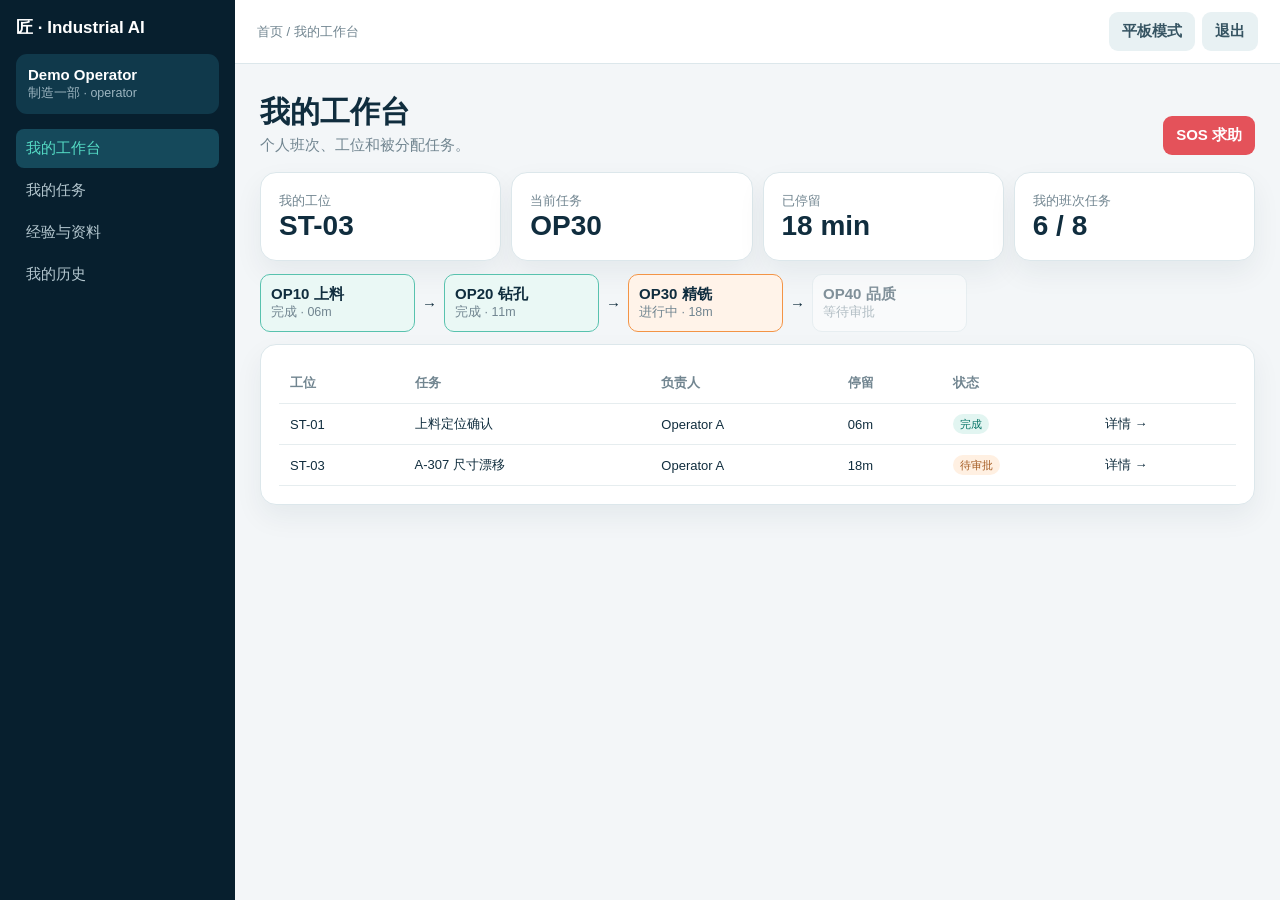
==== system.html @ d92c1f2e "Add files via upload" ====
<!doctype html><html><head><meta charset="utf-8"><meta name="viewport" content="width=device-width,initial-scale=1"><link rel="stylesheet" href="style.css"><title>Industrial AI</title></head><body><aside class="side"><div class="brand">匠 · Industrial AI</div><div class="profile" id="prof"></div><nav class="nav" id="nav"></nav></aside><div class="app"><header class="top"><div class="crumb" id="crumb"></div><div class="actions"><button class="btn ghost" id="tablet">平板模式</button><button class="btn ghost" onclick="location='index.html'">退出</button></div></header><main class="content" id="content"></main></div><script src="app.js"></script></body></html>
---- style.css ----
*{box-sizing:border-box}body{margin:0;font:15px Arial,"Microsoft YaHei",sans-serif;background:#f3f6f8;color:#102d3e}button,input,select,textarea{font:inherit}button,.quick,.task,.node{cursor:pointer}.login{min-height:100vh;display:grid;grid-template-columns:1.15fr .85fr;background:#071f2e}.hero{background:linear-gradient(90deg,#071f2e22,#071f2ef0),url(factory.png) center/cover;display:flex;align-items:end;padding:55px;color:#fff}.pane{display:grid;place-items:center;padding:30px;background:#f3f6f8}.card{background:#fff;border:1px solid #dce7eb;border-radius:16px;padding:18px;box-shadow:0 12px 28px #12374610}.loginbox{width:min(440px,100%);padding:28px}.field{margin:12px 0}.field label{display:block;color:#6c818e;font-size:13px}.field input,.field select,.field textarea{width:100%;padding:10px;border:1px solid #dce7eb;border-radius:9px;margin-top:5px}.btn{border:0;border-radius:9px;padding:10px 13px;background:#0aa68f;color:white;font-weight:700}.ghost{background:#e8f1f3;color:#365462}.red{background:#e4525a}.quick{padding:10px;border:1px solid #dce7eb;border-radius:9px;margin:7px 0}.quick:hover{border-color:#0aa68f;background:#effaf7}.quick b,.quick small{display:block}.quick small{color:#718590}.side{position:fixed;inset:0 auto 0 0;width:235px;background:#071f2e;color:#fff;padding:16px}.brand{font-weight:800;font-size:17px;margin-bottom:15px}.profile{background:#10394b;border-radius:11px;padding:12px;margin-bottom:15px}.profile small{color:#9cb5c0}.nav a{display:block;color:#b5c8d0;text-decoration:none;padding:10px;border-radius:8px;margin:3px 0}.nav a.on,.nav a:hover{background:#15495b;color:#55dbc5}.app{margin-left:235px}.top{height:64px;background:#fff;border-bottom:1px solid #dce7eb;display:flex;align-items:center;padding:0 22px}.crumb{color:#718590;font-size:13px}.actions{margin-left:auto;display:flex;gap:7px}.content{max-width:1380px;margin:auto;padding:25px}.head{display:flex;justify-content:space-between;align-items:end;margin-bottom:17px}.head h1{font-size:30px;margin:3px 0}.head p{margin:0;color:#718590}.stats{display:grid;grid-template-columns:repeat(4,1fr);gap:10px;margin-bottom:13px}.stat b{display:block;font-size:28px}.stat small{color:#718590}.grid2{display:grid;grid-template-columns:1.35fr .65fr;gap:12px}.grid3{display:grid;grid-template-columns:repeat(3,1fr);gap:12px}.table{width:100%;border-collapse:collapse}.table th,.table td{text-align:left;padding:11px;border-bottom:1px solid #e6edef;font-size:13px}.table th{color:#718590}.task:hover{background:#eff9f7}.badge{padding:4px 7px;border-radius:12px;background:#e2f5f1;color:#087568;font-size:11px}.warn{background:#fff0e2;color:#a45a20}.danger{background:#ffe3e5;color:#a93138}.flow{display:flex;align-items:center;gap:7px;overflow:auto;margin:12px 0}.step{min-width:155px;background:#fff;border:1px solid #dce7eb;border-radius:10px;padding:10px}.done{background:#eaf8f5;border-color:#58c2ae}.current{background:#fff3e9;border-color:#f39446}.locked{opacity:.5}.step small{display:block;color:#718590}.factory{height:540px;background:linear-gradient(#071f2e55,#071f2e55),url(factory.png) center/cover;border-radius:16px;position:relative;overflow:hidden}.node{position:absolute;background:#092c3ddd;color:#fff;border:2px solid #0aa68f;border-radius:11px;padding:11px;min-width:150px}.node small{display:block;color:#bdd0d7}.node.circle{width:130px;height:130px;border-radius:50%;display:grid;align-content:center;text-align:center}.node.diamond{width:115px;height:115px;transform:rotate(45deg);display:grid;align-content:center;text-align:center;border-color:#f39446}.node.diamond>*{transform:rotate(-45deg)}.node.sos{border-color:#e4525a}.tabs{display:flex;gap:7px;margin:12px 0}.tabs button{padding:9px 12px;border:1px solid #dce7eb;border-radius:8px;background:#fff}.tabs .on{background:#071f2e;color:#fff}.editor{height:520px;position:relative;background-color:#eef3f5;background-image:radial-gradient(#aec1c8 1px,transparent 1px);background-size:20px 20px;border:1px solid #cfdde2;border-radius:13px}.enode{position:absolute;width:150px;background:#fff;border:2px solid #0aa68f;border-radius:10px;padding:11px;cursor:move}.toolbar{display:flex;gap:7px;flex-wrap:wrap;margin:10px 0}.tablet .side{display:none}.tablet .app{margin-left:0}.tablet .content{max-width:1050px}.tablet .btn{min-height:44px}.detail{display:grid;grid-template-columns:1fr 340px;gap:12px}.timeline{border-left:2px solid #b9e6dd;padding-left:17px}.timeline p{margin:15px 0}.imgcard{width:100%;height:150px;object-fit:cover;border-radius:11px}@media(max-width:850px){.login{grid-template-columns:1fr}.hero{display:none}.side{display:none}.app{margin-left:0}.stats,.grid3{grid-template-columns:1fr 1fr}.grid2,.detail{grid-template-columns:1fr}.content{padding:15px}}@media(max-width:550px){.stats,.grid3{grid-template-columns:1fr}}
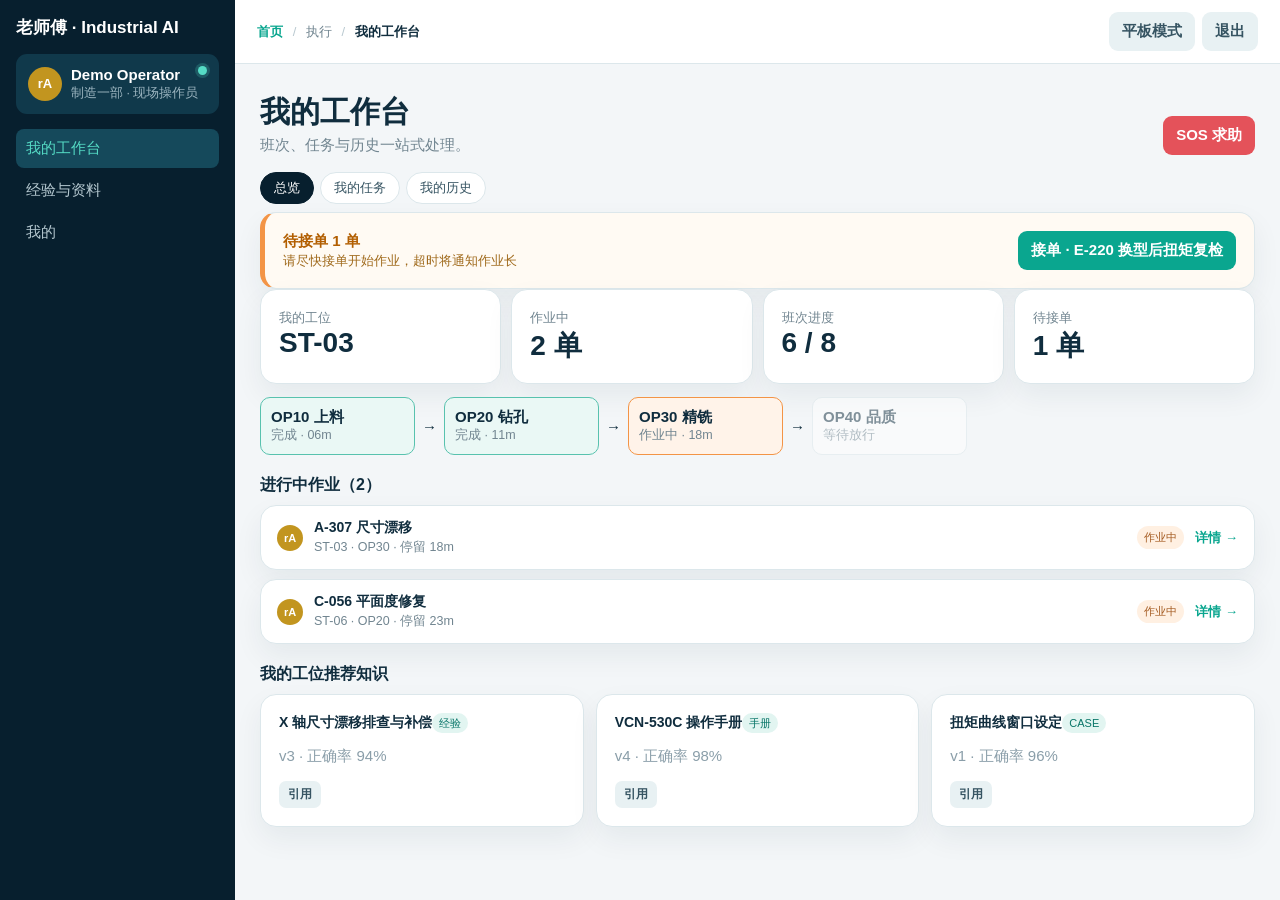
==== commit 16c43bd9: "fix bug" ====
--- a/system.html
+++ b/system.html
@@ -1 +1 @@
-<!doctype html><html><head><meta charset="utf-8"><meta name="viewport" content="width=device-width,initial-scale=1"><link rel="stylesheet" href="style.css"><title>Industrial AI</title></head><body><aside class="side"><div class="brand">匠 · Industrial AI</div><div class="profile" id="prof"></div><nav class="nav" id="nav"></nav></aside><div class="app"><header class="top"><div class="crumb" id="crumb"></div><div class="actions"><button class="btn ghost" id="tablet">平板模式</button><button class="btn ghost" onclick="location='index.html'">退出</button></div></header><main class="content" id="content"></main></div><script src="app.js"></script></body></html>+<!doctype html><html><head><meta charset="utf-8"><meta name="viewport" content="width=device-width,initial-scale=1"><link rel="stylesheet" href="style.css"><title>Industrial AI</title></head><body><aside class="side"><div class="brand">老师傅 · Industrial AI</div><div class="profile" id="prof"></div><nav class="nav" id="nav"></nav></aside><div class="app"><header class="top"><div class="crumb" id="crumb"></div><div class="actions"><button class="btn ghost" id="tablet">平板模式</button><button class="btn ghost" onclick="location='index.html'">退出</button></div></header><main class="content" id="content"></main></div><script src="app.js"></script></body></html>
--- a/style.css
+++ b/style.css
@@ -1 +1,124 @@
-*{box-sizing:border-box}body{margin:0;font:15px Arial,"Microsoft YaHei",sans-serif;background:#f3f6f8;color:#102d3e}button,input,select,textarea{font:inherit}button,.quick,.task,.node{cursor:pointer}.login{min-height:100vh;display:grid;grid-template-columns:1.15fr .85fr;background:#071f2e}.hero{background:linear-gradient(90deg,#071f2e22,#071f2ef0),url(factory.png) center/cover;display:flex;align-items:end;padding:55px;color:#fff}.pane{display:grid;place-items:center;padding:30px;background:#f3f6f8}.card{background:#fff;border:1px solid #dce7eb;border-radius:16px;padding:18px;box-shadow:0 12px 28px #12374610}.loginbox{width:min(440px,100%);padding:28px}.field{margin:12px 0}.field label{display:block;color:#6c818e;font-size:13px}.field input,.field select,.field textarea{width:100%;padding:10px;border:1px solid #dce7eb;border-radius:9px;margin-top:5px}.btn{border:0;border-radius:9px;padding:10px 13px;background:#0aa68f;color:white;font-weight:700}.ghost{background:#e8f1f3;color:#365462}.red{background:#e4525a}.quick{padding:10px;border:1px solid #dce7eb;border-radius:9px;margin:7px 0}.quick:hover{border-color:#0aa68f;background:#effaf7}.quick b,.quick small{display:block}.quick small{color:#718590}.side{position:fixed;inset:0 auto 0 0;width:235px;background:#071f2e;color:#fff;padding:16px}.brand{font-weight:800;font-size:17px;margin-bottom:15px}.profile{background:#10394b;border-radius:11px;padding:12px;margin-bottom:15px}.profile small{color:#9cb5c0}.nav a{display:block;color:#b5c8d0;text-decoration:none;padding:10px;border-radius:8px;margin:3px 0}.nav a.on,.nav a:hover{background:#15495b;color:#55dbc5}.app{margin-left:235px}.top{height:64px;background:#fff;border-bottom:1px solid #dce7eb;display:flex;align-items:center;padding:0 22px}.crumb{color:#718590;font-size:13px}.actions{margin-left:auto;display:flex;gap:7px}.content{max-width:1380px;margin:auto;padding:25px}.head{display:flex;justify-content:space-between;align-items:end;margin-bottom:17px}.head h1{font-size:30px;margin:3px 0}.head p{margin:0;color:#718590}.stats{display:grid;grid-template-columns:repeat(4,1fr);gap:10px;margin-bottom:13px}.stat b{display:block;font-size:28px}.stat small{color:#718590}.grid2{display:grid;grid-template-columns:1.35fr .65fr;gap:12px}.grid3{display:grid;grid-template-columns:repeat(3,1fr);gap:12px}.table{width:100%;border-collapse:collapse}.table th,.table td{text-align:left;padding:11px;border-bottom:1px solid #e6edef;font-size:13px}.table th{color:#718590}.task:hover{background:#eff9f7}.badge{padding:4px 7px;border-radius:12px;background:#e2f5f1;color:#087568;font-size:11px}.warn{background:#fff0e2;color:#a45a20}.danger{background:#ffe3e5;color:#a93138}.flow{display:flex;align-items:center;gap:7px;overflow:auto;margin:12px 0}.step{min-width:155px;background:#fff;border:1px solid #dce7eb;border-radius:10px;padding:10px}.done{background:#eaf8f5;border-color:#58c2ae}.current{background:#fff3e9;border-color:#f39446}.locked{opacity:.5}.step small{display:block;color:#718590}.factory{height:540px;background:linear-gradient(#071f2e55,#071f2e55),url(factory.png) center/cover;border-radius:16px;position:relative;overflow:hidden}.node{position:absolute;background:#092c3ddd;color:#fff;border:2px solid #0aa68f;border-radius:11px;padding:11px;min-width:150px}.node small{display:block;color:#bdd0d7}.node.circle{width:130px;height:130px;border-radius:50%;display:grid;align-content:center;text-align:center}.node.diamond{width:115px;height:115px;transform:rotate(45deg);display:grid;align-content:center;text-align:center;border-color:#f39446}.node.diamond>*{transform:rotate(-45deg)}.node.sos{border-color:#e4525a}.tabs{display:flex;gap:7px;margin:12px 0}.tabs button{padding:9px 12px;border:1px solid #dce7eb;border-radius:8px;background:#fff}.tabs .on{background:#071f2e;color:#fff}.editor{height:520px;position:relative;background-color:#eef3f5;background-image:radial-gradient(#aec1c8 1px,transparent 1px);background-size:20px 20px;border:1px solid #cfdde2;border-radius:13px}.enode{position:absolute;width:150px;background:#fff;border:2px solid #0aa68f;border-radius:10px;padding:11px;cursor:move}.toolbar{display:flex;gap:7px;flex-wrap:wrap;margin:10px 0}.tablet .side{display:none}.tablet .app{margin-left:0}.tablet .content{max-width:1050px}.tablet .btn{min-height:44px}.detail{display:grid;grid-template-columns:1fr 340px;gap:12px}.timeline{border-left:2px solid #b9e6dd;padding-left:17px}.timeline p{margin:15px 0}.imgcard{width:100%;height:150px;object-fit:cover;border-radius:11px}@media(max-width:850px){.login{grid-template-columns:1fr}.hero{display:none}.side{display:none}.app{margin-left:0}.stats,.grid3{grid-template-columns:1fr 1fr}.grid2,.detail{grid-template-columns:1fr}.content{padding:15px}}@media(max-width:550px){.stats,.grid3{grid-template-columns:1fr}}+*{box-sizing:border-box}body{margin:0;font:15px Arial,"Microsoft YaHei",sans-serif;background:#f3f6f8;color:#102d3e}button,input,select,textarea{font:inherit}button,.quick,.task,.node{cursor:pointer}.login{min-height:100vh;display:grid;grid-template-columns:1.15fr .85fr;background:#071f2e}.hero{background:linear-gradient(90deg,#071f2e22,#071f2ef0),url(factory.png) center/cover;display:flex;align-items:end;padding:55px;color:#fff}.pane{display:grid;place-items:center;padding:30px;background:#f3f6f8}.card{background:#fff;border:1px solid #dce7eb;border-radius:16px;padding:18px;box-shadow:0 12px 28px #12374610}.loginbox{width:min(440px,100%);padding:28px}.field{margin:12px 0}.field label{display:block;color:#6c818e;font-size:13px}.field input,.field select,.field textarea{width:100%;padding:10px;border:1px solid #dce7eb;border-radius:9px;margin-top:5px}.btn{border:0;border-radius:9px;padding:10px 13px;background:#0aa68f;color:white;font-weight:700}.ghost{background:#e8f1f3;color:#365462}.red{background:#e4525a}.quick{padding:10px;border:1px solid #dce7eb;border-radius:9px;margin:7px 0}.quick:hover{border-color:#0aa68f;background:#effaf7}.quick b,.quick small{display:block}.quick small{color:#718590}.side{position:fixed;inset:0 auto 0 0;width:235px;background:#071f2e;color:#fff;padding:16px}.brand{font-weight:800;font-size:17px;margin-bottom:15px}.profile{background:#10394b;border-radius:11px;padding:12px;margin-bottom:15px}.profile small{color:#9cb5c0}.nav a{display:block;color:#b5c8d0;text-decoration:none;padding:10px;border-radius:8px;margin:3px 0}.nav a.on,.nav a:hover{background:#15495b;color:#55dbc5}.app{margin-left:235px}.top{height:64px;background:#fff;border-bottom:1px solid #dce7eb;display:flex;align-items:center;padding:0 22px}.crumb{color:#718590;font-size:13px}.actions{margin-left:auto;display:flex;gap:7px}.content{max-width:1380px;margin:auto;padding:25px}.head{display:flex;justify-content:space-between;align-items:end;margin-bottom:17px}.head h1{font-size:30px;margin:3px 0}.head p{margin:0;color:#718590}.stats{display:grid;grid-template-columns:repeat(4,1fr);gap:10px;margin-bottom:13px}.stat b{display:block;font-size:28px}.stat small{color:#718590}.grid2{display:grid;grid-template-columns:1.35fr .65fr;gap:12px}.grid3{display:grid;grid-template-columns:repeat(3,1fr);gap:12px}.table{width:100%;border-collapse:collapse}.table th,.table td{text-align:left;padding:11px;border-bottom:1px solid #e6edef;font-size:13px}.table th{color:#718590}.task:hover{background:#eff9f7}.badge{padding:4px 7px;border-radius:12px;background:#e2f5f1;color:#087568;font-size:11px}.warn{background:#fff0e2;color:#a45a20}.danger{background:#ffe3e5;color:#a93138}.flow{display:flex;align-items:center;gap:7px;overflow:auto;margin:12px 0}.step{min-width:155px;background:#fff;border:1px solid #dce7eb;border-radius:10px;padding:10px}.done{background:#eaf8f5;border-color:#58c2ae}.current{background:#fff3e9;border-color:#f39446}.locked{opacity:.5}.step small{display:block;color:#718590}.factory{height:540px;background:linear-gradient(#071f2e55,#071f2e55),url(factory.png) center/cover;border-radius:16px;position:relative;overflow:hidden}.node{position:absolute;background:#092c3ddd;color:#fff;border:2px solid #0aa68f;border-radius:11px;padding:11px;min-width:150px}.node small{display:block;color:#bdd0d7}.node.circle{width:130px;height:130px;border-radius:50%;display:grid;align-content:center;text-align:center}.node.diamond{width:115px;height:115px;transform:rotate(45deg);display:grid;align-content:center;text-align:center;border-color:#f39446}.node.diamond>*{transform:rotate(-45deg)}.node.sos{border-color:#e4525a}.tabs{display:flex;gap:7px;margin:12px 0}.tabs button{padding:9px 12px;border:1px solid #dce7eb;border-radius:8px;background:#fff}.tabs .on{background:#071f2e;color:#fff}.cv-bar{display:flex;gap:7px;align-items:center;flex-wrap:wrap;margin-bottom:12px}.cv-add{background:#fff;border:1px solid var(--c);color:var(--c)}.cv-add:hover{background:var(--c);color:#fff}.cv-hint{color:#8a9ea9;font-size:12px;margin:0 6px}.cv-main{display:grid;grid-template-columns:minmax(0,1fr) 250px;gap:14px}.cv-stage{position:relative;height:600px;overflow:auto;background-color:#eef3f5;background-image:radial-gradient(#aec1c8 1px,transparent 1px);background-size:20px 20px;border:1px solid #cfdde2;border-radius:13px}#cv-nodes{position:absolute;inset:0;pointer-events:none}.cv-svg{position:absolute;inset:0;width:100%;height:100%;pointer-events:none}.cv-hit{fill:none;stroke:transparent;stroke-width:16;pointer-events:stroke;cursor:pointer}.cv-edge{fill:none;stroke:#5b7684;stroke-width:2}.cv-edge.sel{stroke:#e4525a;stroke-width:3}.cv-ghost{fill:none;stroke:#0aa68f;stroke-width:2;stroke-dasharray:6 4;pointer-events:none}.cv-node{position:absolute;background:#fff;border:2px solid var(--c);border-radius:10px;padding:9px 12px;cursor:move;user-select:none;box-shadow:0 4px 12px #12374614;z-index:1;pointer-events:auto}.cv-node.sel{box-shadow:0 0 0 3px color-mix(in srgb,var(--c) 30%,transparent),0 4px 12px #12374614}.cv-tag{display:block;font-size:11px;font-weight:700;color:var(--c)}.cv-name{display:block;font-size:13px;margin-top:2px;max-width:132px;white-space:nowrap;overflow:hidden;text-overflow:ellipsis}.cv-note{display:block;font-size:11px;color:#8a9ea9;max-width:132px;white-space:nowrap;overflow:hidden;text-overflow:ellipsis}.cv-x{position:absolute;top:-9px;right:-9px;width:18px;height:18px;border-radius:50%;background:#e4525a;color:#fff;font:700 12px/18px Arial;text-align:center;display:none;cursor:pointer}.cv-node:hover .cv-x{display:block}.cv-port{position:absolute;width:11px;height:11px;border-radius:50%;background:#fff;border:2px solid var(--c);display:none;cursor:crosshair;z-index:2}.cv-node:hover .cv-port,.cv-node.sel .cv-port{display:block}.cv-port[data-p=l]{left:-6px;top:calc(50% - 6px)}.cv-port[data-p=r]{right:-6px;top:calc(50% - 6px)}.cv-port[data-p=t]{top:-6px;left:calc(50% - 6px)}.cv-port[data-p=b]{bottom:-6px;left:calc(50% - 6px)}.sh-pill{border-radius:999px;text-align:center;padding:9px 14px}.sh-pill .cv-name{max-width:92px}.sh-diamond{border:0;background:transparent;padding:0;box-shadow:none;display:grid;place-content:center;text-align:center;isolation:isolate;height:110px}.sh-diamond::before{content:'';position:absolute;inset:16px;background:#fff;border:2px solid var(--c);border-radius:12px;transform:rotate(45deg);z-index:-1}.sh-diamond .cv-name{max-width:76px}.cv-props{background:#fff;border:1px solid #dce7eb;border-radius:13px;padding:16px;height:600px;overflow:auto}.cv-props h3{margin:0 0 12px}.cv-tip{color:#718590;font-size:12px;line-height:2.1;margin:0}.cv-meta{color:#718590;font-size:12px}.cv-rename{width:92%;font-weight:700;font-size:13px;border:1px solid var(--c);border-radius:6px;padding:2px 5px;margin-top:2px}.cv-toast{position:fixed;left:50%;bottom:26px;transform:translate(-50%,12px);background:#071f2e;color:#fff;font-size:13px;padding:9px 16px;border-radius:9px;opacity:0;pointer-events:none;transition:.25s;z-index:99}.cv-toast.show{opacity:1;transform:translate(-50%,0)}@media(max-width:980px){.cv-main{grid-template-columns:1fr}.cv-props{height:auto;max-height:280px}}.toolbar{display:flex;gap:7px;flex-wrap:wrap;margin:10px 0}.tablet .side{display:none}.tablet .app{margin-left:0}.tablet .content{max-width:1050px}.tablet .btn{min-height:44px}.detail{display:grid;grid-template-columns:1fr 340px;gap:12px}.timeline{border-left:2px solid #b9e6dd;padding-left:17px}.timeline p{margin:15px 0}.imgcard{width:100%;height:150px;object-fit:cover;border-radius:11px}@media(max-width:850px){.login{grid-template-columns:1fr}.hero{display:none}.side{display:none}.app{margin-left:0}.stats,.grid3{grid-template-columns:1fr 1fr}.grid2,.detail{grid-template-columns:1fr}.content{padding:15px}}@media(max-width:550px){.stats,.grid3{grid-template-columns:1fr}}
+.crumb a{color:#0aa68f;text-decoration:none;font-weight:700}.crumb a:hover{text-decoration:underline}.crumb i{margin:0 6px;color:#b9c9d0;font-style:normal}.crumb b{color:#102d3e}
+.head-a{display:flex;gap:7px;align-items:center}
+.badge.dim{background:#eef3f5;color:#8a9ea9}
+.avatar{display:inline-flex;width:26px;height:26px;border-radius:50%;background:var(--a,#0aa68f);color:#fff;font:700 11px/26px Arial;text-align:center;justify-content:center;vertical-align:middle;font-style:normal;flex:none}
+.stats .stat i{display:block;font-style:normal;color:#718590;font-size:11px;margin-top:3px}
+.chips{display:flex;gap:6px;flex-wrap:wrap;margin:8px 0}
+.chip{border:1px solid #dce7eb;background:#fff;border-radius:999px;padding:6px 13px;font-size:13px;color:#365462;cursor:pointer}
+.chip:hover{border-color:#0aa68f}
+.chip.on{background:#071f2e;color:#fff;border-color:#071f2e}
+.chip.static{cursor:default;background:#effaf7;border-color:#bfe8df;color:#0a7d6a}
+.filters{display:flex;gap:14px;flex-wrap:wrap;margin:10px 0}
+.filters label{display:flex;align-items:center;gap:6px;color:#6c818e;font-size:13px}
+.filters select{padding:6px 9px;border:1px solid #dce7eb;border-radius:8px;background:#fff}
+.trow{display:flex;align-items:center;gap:11px;padding:13px 16px;margin:9px 0}
+.trow .tinfo{flex:1;min-width:0}.trow .tinfo b{display:block;font-size:14px}.trow .tinfo small{color:#718590}
+.trow .ttime{color:#8a9ea9;font-size:12px}
+.trow .go{color:#0aa68f;font-size:13px;font-weight:700}
+.trow.sm{padding:9px 11px;margin:6px 0}
+.trow:hover{border-color:#0aa68f}
+.sect{margin:20px 0 9px;font-size:16px}
+.gap{height:10px}
+.link{color:#0aa68f;cursor:pointer;font-weight:700}
+.acts{display:flex;gap:5px;flex-wrap:wrap}
+.empty{color:#8a9ea9;text-align:center;padding:22px}
+.sm2{padding:5px 9px;font-size:12px;border-radius:7px}
+.insel{padding:5px 7px;border:1px solid #dce7eb;border-radius:7px;background:#fff;font-size:13px}
+.dim{color:#8a9ea9}
+.docgrid{display:grid;grid-template-columns:repeat(auto-fill,minmax(280px,1fr));gap:12px}
+.doc .doc-h{display:flex;justify-content:space-between;align-items:center;gap:8px}
+.doc .doc-a{display:flex;gap:6px;margin-top:10px;flex-wrap:wrap;align-items:center}
+.doc-h b{font-size:14px}
+.mini-cv{position:relative;height:300px;background:#eef3f5;background-image:radial-gradient(#aec1c8 1px,transparent 1px);background-size:16px 16px;border-radius:10px;overflow:hidden;margin:10px 0}
+.mnode{position:absolute;background:#fff;border:2px solid var(--c);border-radius:8px;padding:4px 8px;font-size:11px;font-weight:700;color:#102d3e}
+.mnode i{display:inline-block;transform:rotate(-45deg);font-style:normal}
+#modal{position:fixed;inset:0;z-index:200;display:none}
+#modal.open{display:block}
+#modal .mask{position:absolute;inset:0;background:#071f2e66;backdrop-filter:blur(2px)}
+#modal .mbox{position:absolute;left:50%;top:50%;transform:translate(-50%,-50%);width:min(620px,92vw);max-height:86vh;overflow:auto;background:#fff;border-radius:16px;padding:20px;box-shadow:0 24px 60px #071f2e55}
+.mhead{display:flex;justify-content:space-between;align-items:center;margin-bottom:8px}
+.mx{border:0;background:#eef3f5;width:28px;height:28px;border-radius:50%;font-size:15px;cursor:pointer;color:#365462}
+.smx{width:20px;height:20px;line-height:18px;font-size:12px;flex:none}
+.macts{display:flex;gap:8px;margin-top:14px}
+.pick{display:flex;align-items:center;gap:8px;border:1px solid #dce7eb;border-radius:10px;padding:9px 11px;margin:7px 0;cursor:pointer}
+.pick:hover{border-color:#0aa68f}
+.pick small{color:#718590}
+textarea{min-height:70px;resize:vertical}
+.chain{display:flex;align-items:center;gap:8px;flex-wrap:wrap;margin:10px 0}
+.chstep{border:1px solid #dce7eb;border-radius:11px;padding:8px 10px;background:#fafcfd}
+.chstep small{color:#0aa68f;font-weight:700;font-size:11px}
+.chrow{display:flex;gap:5px;align-items:center}
+.chrow select{border:1px solid #dce7eb;border-radius:7px;padding:4px 6px;font-size:12px;background:#fff}
+.chain .arr{color:#8a9ea9}
+.hbar{display:flex;align-items:center;gap:10px;margin:9px 0}
+.hbar span{width:150px;font-size:13px;color:#365462;flex:none}
+.hb-t{flex:1;height:10px;background:#eef3f5;border-radius:999px;overflow:hidden}
+.hb-t i{display:block;height:100%;background:#0aa68f;border-radius:999px}
+.hbar b{width:44px;text-align:right;font-size:13px}
+.chart{width:100%;height:auto;display:block}
+.vid .vid-head{display:flex;justify-content:space-between;align-items:center;gap:10px;flex-wrap:wrap;margin-bottom:10px}
+.vid .vid-head h3{margin:0}
+.vid-grid{display:grid;grid-template-columns:1.5fr 1fr;gap:14px}
+.vid-screen{background:#071f2e;border-radius:12px;overflow:hidden}
+.vframe{display:block;width:100%;height:auto}
+.vid-ctl{display:flex;align-items:center;gap:10px;margin-top:10px}
+.vid-bar{flex:1;height:8px;background:#e2ecef;border-radius:999px;cursor:pointer;position:relative;overflow:hidden}
+.vid-bar i{display:block;height:100%;width:0;background:linear-gradient(90deg,#0aa68f,#55dbc5);border-radius:999px}
+.vid-time{font-size:12px;color:#718590;white-space:nowrap}
+.vid-steps{list-style:none;margin:0;padding:0;max-height:230px;overflow:auto}
+.vid-steps li{border:1px solid #e2ecef;border-left:4px solid #dce7eb;border-radius:9px;padding:8px 11px;margin:7px 0;cursor:pointer}
+.vid-steps li b{font-size:13px;display:block}
+.vid-steps li small{color:#718590;font-size:12px}
+.vid-steps li.on{border-left-color:#0aa68f;background:#effaf7}
+.floor-wrap{display:grid;grid-template-columns:1.7fr 1fr;gap:14px;margin-top:10px}
+.factory.tall{height:430px}
+.fnode{position:absolute;width:132px;background:#092c3ddd;color:#fff;border:2px solid var(--c,#0aa68f);border-radius:11px;padding:9px 10px;cursor:pointer;transition:opacity .2s}
+.fnode small{display:block;color:#bdd0d7;font-size:11px;white-space:nowrap;overflow:hidden;text-overflow:ellipsis}
+.fnode.dim{opacity:.22}
+.fnode.sel{outline:3px solid #55dbc5}
+.fbadge{display:inline-block;margin-top:5px;font-size:11px;background:var(--c);color:#071f2e;border-radius:999px;padding:2px 8px;font-weight:700}
+.pdot{position:absolute;top:-11px;right:-9px;background:#f2c14e;color:#071f2e;font:700 10px/20px Arial;width:20px;height:20px;border-radius:50%;text-align:center;font-style:normal;border:2px solid #fff}
+.sidecard{position:sticky;top:10px}
+.loop{display:flex;align-items:center;gap:9px;flex-wrap:wrap;border:1px solid #e2ecef;border-radius:11px;padding:10px 12px;margin:9px 0}
+.lstage{background:#effaf7;border:1px solid #bfe8df;color:#0a7d6a;border-radius:999px;padding:5px 12px;font-size:12px;font-weight:700}
+.lstage.done{background:#e8f1f3;border-color:#cfdde2;color:#365462}
+.loop .arr{color:#8a9ea9}
+.cv-docname{border:1px solid #cfdde2;border-radius:9px;padding:8px 11px;font-weight:700;min-width:190px}
+@media(max-width:980px){.vid-grid,.floor-wrap{grid-template-columns:1fr}.hbar span{width:105px}}
+
+.pfrow{display:flex;align-items:center;gap:9px}
+.pfrow .avatar{width:34px;height:34px;font-size:13px;line-height:34px}
+.profile{position:relative}
+.on-dot{position:absolute;top:12px;right:12px;width:9px;height:9px;border-radius:50%;background:#55dbc5;box-shadow:0 0 0 3px #55dbc533}
+.trow.todo{border-left:4px solid #f39446;background:#fffaf3}
+.trow.alarm{border-left:4px solid #e4525a;background:#fff5f6}
+.alarm-h{color:#e4525a}
+.todo-band{display:flex;justify-content:space-between;align-items:center;gap:12px;border-left:5px solid #f39446;background:#fffaf3;flex-wrap:wrap}
+.todo-band b{font-size:15px;color:#b25e00;display:block}
+.todo-band small{color:#a06a1c}
+.todo-acts{display:flex;gap:7px;flex-wrap:wrap}
+.pager{display:flex;align-items:center;gap:12px;justify-content:center;margin:14px 0 4px}
+.pager span{color:#718590;font-size:13px}
+.pager button[disabled]{opacity:.4;cursor:default}
+.medges{position:absolute;inset:0;width:100%;height:100%;pointer-events:none}
+.medges line{stroke:#5b7684;stroke-width:1.6;marker-end:url(#marr)}
+.cv-ava{position:absolute;top:-11px;left:-9px;width:20px;height:20px;border-radius:50%;background:#f2c14e;color:#071f2e;font:700 10px/20px Arial;text-align:center;font-style:normal;border:2px solid #fff;z-index:3}
+
+.avatar img{width:100%;height:100%;border-radius:50%;object-fit:cover}
+.cpt{cursor:pointer;transition:r .15s}
+.cpt:hover{stroke:#0aa68f;stroke-width:2.5}
+#chart-tip{position:fixed;display:none;z-index:300;background:#071f2e;color:#fff;font-size:12px;padding:6px 10px;border-radius:8px;pointer-events:none;box-shadow:0 6px 18px #071f2e44;white-space:nowrap}
+.trow,.fnode,.doc,.me-card,.tinfo{cursor:pointer}
+.factory.tall{height:560px}
+.floor-wrap{grid-template-columns:2fr 1fr}
+.ld-top{display:grid;grid-template-columns:1.5fr 1fr;gap:14px;margin-bottom:14px}
+.ld-head{display:flex;justify-content:space-between;align-items:center;gap:10px;flex-wrap:wrap}
+.ld-head h3{margin:0}
+.ld-right .krow{display:flex;justify-content:space-between;align-items:center;padding:10px 0;border-bottom:1px dashed #e2ecef}
+.ld-right .krow:last-child{border-bottom:0}
+.ld-right .krow b{color:#0aa68f;font-size:16px}
+.tabbar{display:flex;justify-content:flex-end;margin-bottom:9px}
+.me-card{text-align:center;padding:26px 18px}
+.me-card .me-ava{display:flex;justify-content:center;margin-bottom:8px}
+.me-card .me-ava .avatar{width:86px;height:86px;font-size:26px}
